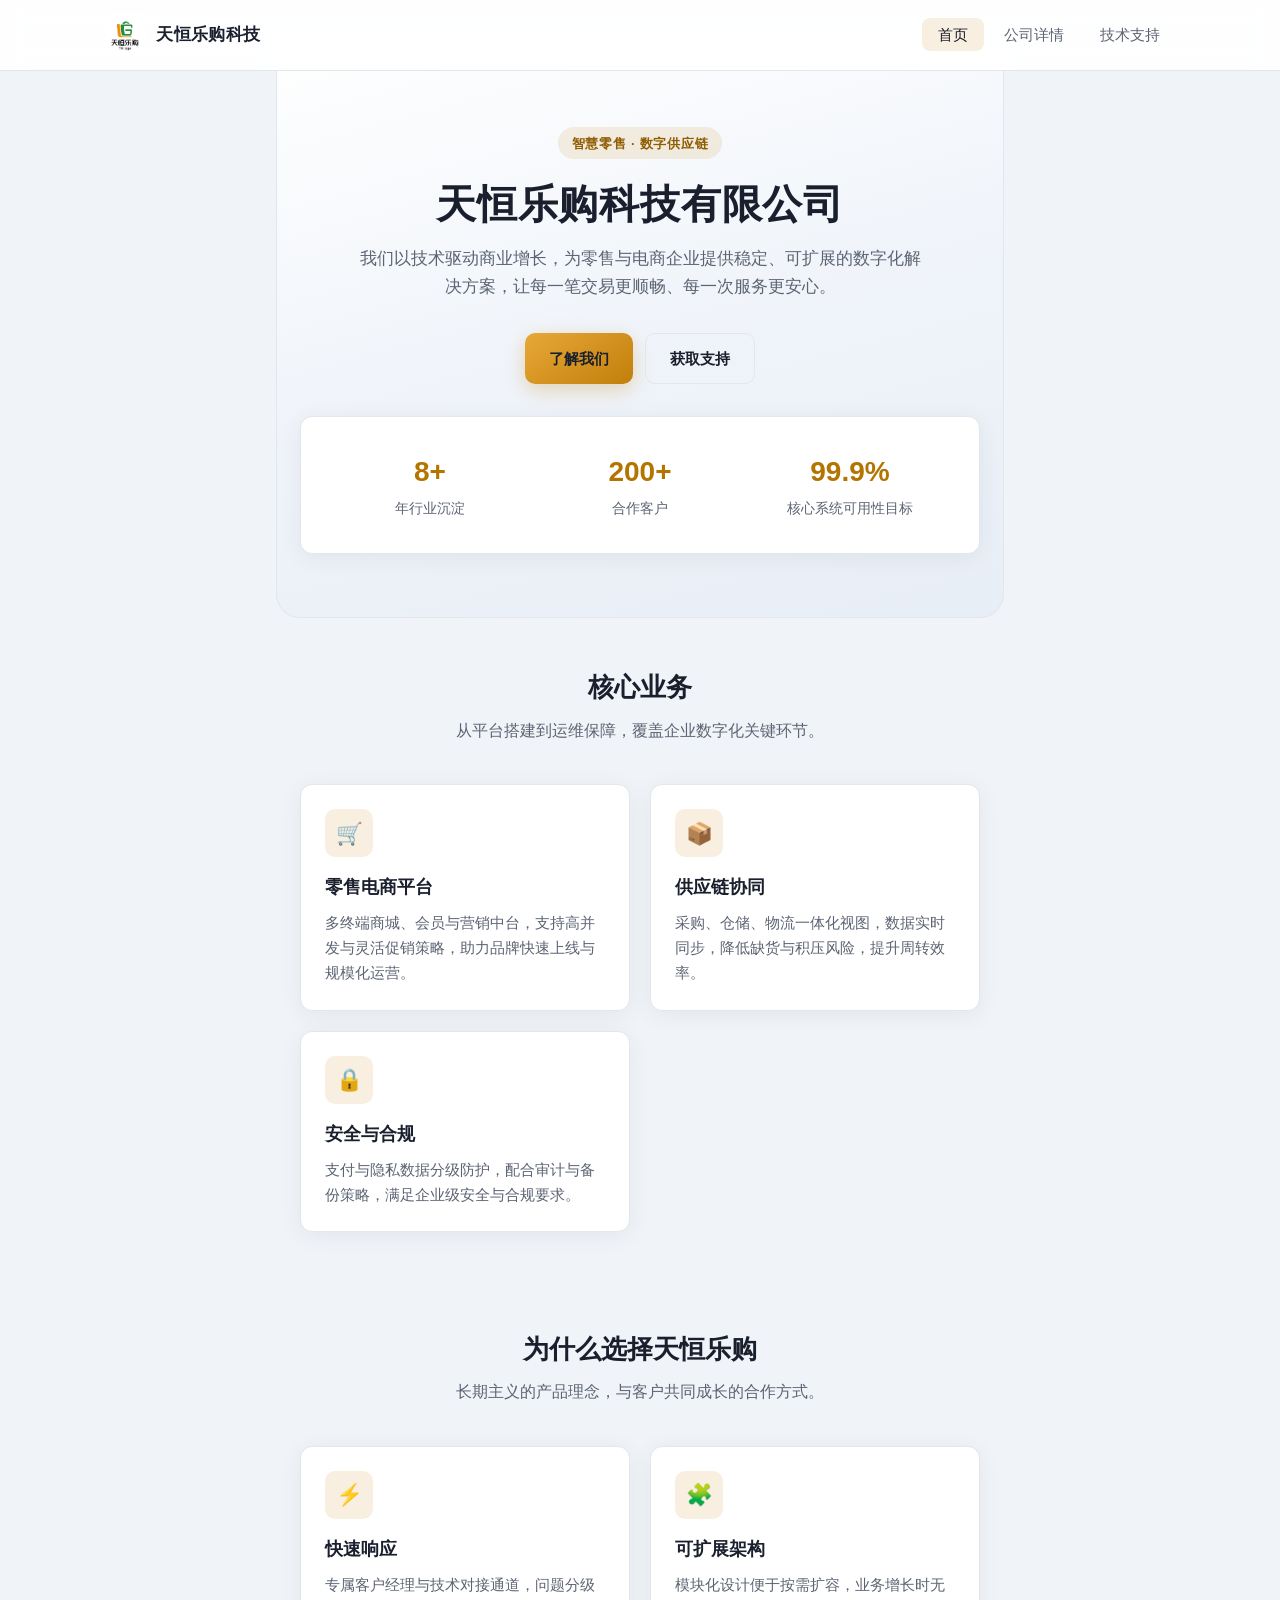
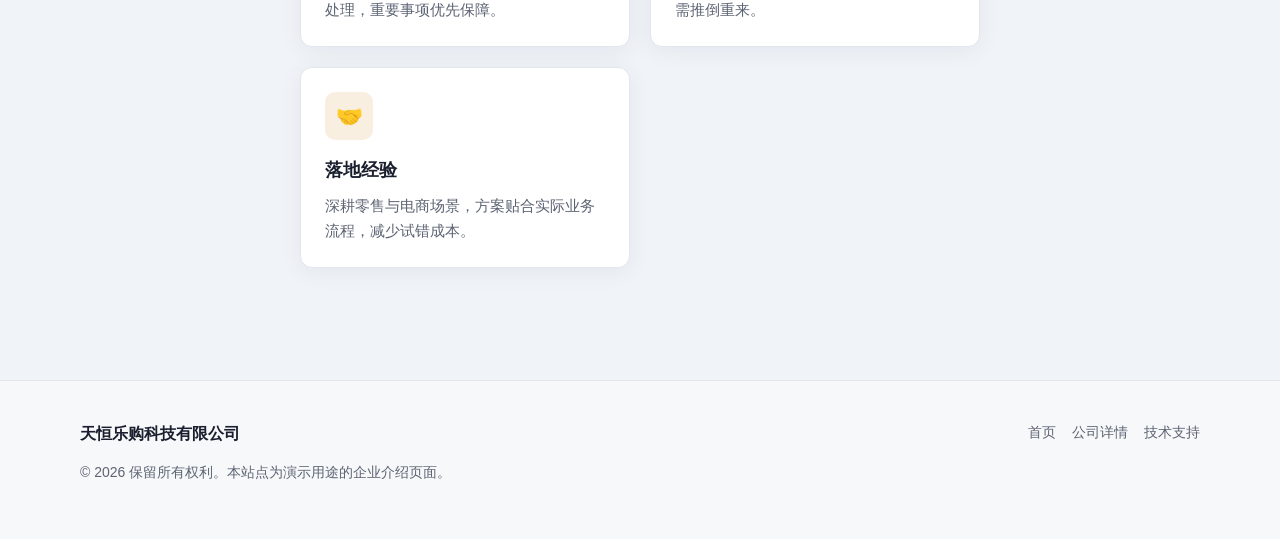
==== index.html @ bde3aa9e "Add files via upload" ====
<!DOCTYPE html>
<html lang="zh-CN">
  <head>
    <meta charset="UTF-8" />
    <meta name="viewport" content="width=device-width, initial-scale=1.0" />
    <title>首页 - 天恒乐购科技有限公司</title>
    <meta
      name="description"
      content="天恒乐购科技有限公司 — 专注智慧零售与数字化供应链，为企业提供可靠的技术与运营支持。"
    />
    <link rel="stylesheet" href="css/style.css" />
  </head>
  <body class="layout-flex">
    <header class="site-header">
      <div class="header-inner">
        <a href="index.html" class="logo">
          <img
            class="logo-img"
            src="img/logo.jpg"
            alt=""
            width="140"
            height="42"
            decoding="async"
          />
          <span>天恒乐购科技</span>
        </a>
        <button
          type="button"
          class="nav-toggle"
          aria-label="打开菜单"
          aria-expanded="false"
        >
          <span></span><span></span><span></span>
        </button>
        <nav aria-label="主导航">
          <ul class="nav-list">
            <li><a href="index.html" class="active">首页</a></li>
            <li><a href="detail.html">公司详情</a></li>
            <li><a href="support.html">技术支持</a></li>
          </ul>
        </nav>
      </div>
    </header>

    <main>
      <section class="hero">
        <span class="hero-badge">智慧零售 · 数字供应链</span>
        <h1>天恒乐购科技有限公司</h1>
        <p class="hero-lead">
          我们以技术驱动商业增长，为零售与电商企业提供稳定、可扩展的数字化解决方案，让每一笔交易更顺畅、每一次服务更安心。
        </p>
        <div class="hero-actions">
          <a href="detail.html" class="btn btn-primary">了解我们</a>
          <a href="support.html" class="btn btn-ghost">获取支持</a>
        </div>
        <div class="stats" role="group" aria-label="企业概况">
          <div class="stat">
            <strong>8+</strong>
            <span>年行业沉淀</span>
          </div>
          <div class="stat">
            <strong>200+</strong>
            <span>合作客户</span>
          </div>
          <div class="stat">
            <strong>99.9%</strong>
            <span>核心系统可用性目标</span>
          </div>
        </div>
      </section>

      <section class="section" aria-labelledby="sec-services">
        <div class="section-head">
          <h2 id="sec-services">核心业务</h2>
          <p>从平台搭建到运维保障，覆盖企业数字化关键环节。</p>
        </div>
        <div class="card-grid">
          <article class="card">
            <div class="card-icon" aria-hidden="true">🛒</div>
            <h3>零售电商平台</h3>
            <p>
              多终端商城、会员与营销中台，支持高并发与灵活促销策略，助力品牌快速上线与规模化运营。
            </p>
          </article>
          <article class="card">
            <div class="card-icon" aria-hidden="true">📦</div>
            <h3>供应链协同</h3>
            <p>
              采购、仓储、物流一体化视图，数据实时同步，降低缺货与积压风险，提升周转效率。
            </p>
          </article>
          <article class="card">
            <div class="card-icon" aria-hidden="true">🔒</div>
            <h3>安全与合规</h3>
            <p>
              支付与隐私数据分级防护，配合审计与备份策略，满足企业级安全与合规要求。
            </p>
          </article>
        </div>
      </section>

      <section class="section" aria-labelledby="sec-why">
        <div class="section-head">
          <h2 id="sec-why">为什么选择天恒乐购</h2>
          <p>长期主义的产品理念，与客户共同成长的合作方式。</p>
        </div>
        <div class="card-grid">
          <article class="card">
            <div class="card-icon" aria-hidden="true">⚡</div>
            <h3>快速响应</h3>
            <p>专属客户经理与技术对接通道，问题分级处理，重要事项优先保障。</p>
          </article>
          <article class="card">
            <div class="card-icon" aria-hidden="true">🧩</div>
            <h3>可扩展架构</h3>
            <p>模块化设计便于按需扩容，业务增长时无需推倒重来。</p>
          </article>
          <article class="card">
            <div class="card-icon" aria-hidden="true">🤝</div>
            <h3>落地经验</h3>
            <p>深耕零售与电商场景，方案贴合实际业务流程，减少试错成本。</p>
          </article>
        </div>
      </section>
    </main>

    <footer class="site-footer">
      <div class="footer-inner">
        <div>
          <div class="footer-brand">天恒乐购科技有限公司</div>
          <p class="footer-meta">
            © <span id="year"></span> 保留所有权利。本站点为演示用途的企业介绍页面。
          </p>
        </div>
        <div class="footer-links">
          <a href="index.html">首页</a>
          <a href="detail.html">公司详情</a>
          <a href="support.html">技术支持</a>
        </div>
      </div>
    </footer>

    <script>
      document.getElementById("year").textContent = new Date().getFullYear();
    </script>
    <script src="js/main.js"></script>
  </body>
</html>
---- css/style.css ----
/* 天恒乐购 - 企业站全局样式（浅色系） */
:root {
  --bg-page: #f0f3f8;
  --bg-deep: #ffffff;
  --bg-card: #ffffff;
  --bg-elevated: #f7f8fa;
  --accent: #c17f0a;
  --accent-soft: rgba(193, 127, 10, 0.12);
  --text: #1a1f2e;
  --text-muted: #5c6473;
  --border: #e2e6ed;
  --gradient-hero: linear-gradient(165deg, #ffffff 0%, #f0f4fa 50%, #e8eef6 100%);
  --font-sans: "Segoe UI", "PingFang SC", "Microsoft YaHei", sans-serif;
  --radius: 12px;
  --shadow: 0 10px 40px rgba(15, 23, 42, 0.08);
  --shadow-card: 0 4px 24px rgba(15, 23, 42, 0.06);
}

*,
*::before,
*::after {
  box-sizing: border-box;
}

html {
  scroll-behavior: smooth;
}

body {
  margin: 0;
  font-family: var(--font-sans);
  background: var(--bg-page);
  color: var(--text);
  line-height: 1.65;
  min-height: 100vh;
}

a {
  color: #b37400;
  text-decoration: none;
  transition: color 0.2s ease, opacity 0.2s ease;
}

a:hover {
  color: #8f5c00;
}

img {
  max-width: 100%;
  height: auto;
  display: block;
}

/* 顶部导航 */
.site-header {
  position: sticky;
  top: 0;
  z-index: 100;
  background: rgba(255, 255, 255, 0.92);
  backdrop-filter: blur(12px);
  border-bottom: 1px solid var(--border);
}

.header-inner {
  position: relative;
  max-width: 1120px;
  margin: 0 auto;
  padding: 0.875rem 1.5rem;
  display: flex;
  align-items: center;
  justify-content: space-between;
  gap: 1rem;
}

.logo {
  display: flex;
  align-items: center;
  gap: 0.65rem;
  color: var(--text);
  font-weight: 700;
  font-size: 1.05rem;
  letter-spacing: 0.02em;
}

.logo-img {
  height: 42px;
  width: auto;
  max-width: min(200px, 42vw);
  object-fit: contain;
  display: block;
}

.nav-toggle {
  display: none;
  flex-direction: column;
  gap: 5px;
  background: transparent;
  border: 1px solid var(--border);
  border-radius: 8px;
  padding: 0.5rem 0.65rem;
  cursor: pointer;
}

.nav-toggle span {
  display: block;
  width: 22px;
  height: 2px;
  background: var(--text);
  border-radius: 1px;
}

.nav-list {
  list-style: none;
  margin: 0;
  padding: 0;
  display: flex;
  align-items: center;
  gap: 0.25rem;
}

.nav-list a {
  color: var(--text-muted);
  padding: 0.5rem 1rem;
  border-radius: 8px;
  font-size: 0.95rem;
}

.nav-list a:hover,
.nav-list a.active {
  color: var(--text);
  background: var(--accent-soft);
}

/* 主内容区 */
main {
  max-width: 1120px;
  margin: 0 auto;
  padding: 0 1.5rem 4rem;
}

/* 页脚 */
.site-footer {
  border-top: 1px solid var(--border);
  background: var(--bg-elevated);
  padding: 2.5rem 1.5rem;
  margin-top: auto;
}

.footer-inner {
  max-width: 1120px;
  margin: 0 auto;
  display: grid;
  gap: 2rem;
  grid-template-columns: 1fr auto;
  align-items: start;
}

@media (max-width: 640px) {
  .footer-inner {
    grid-template-columns: 1fr;
  }
}

.footer-brand {
  font-weight: 700;
  margin-bottom: 0.5rem;
  color: var(--text);
}

.footer-meta {
  color: var(--text-muted);
  font-size: 0.875rem;
}

.footer-links {
  display: flex;
  flex-wrap: wrap;
  gap: 1rem;
}

.footer-links a {
  color: var(--text-muted);
  font-size: 0.9rem;
}

.footer-links a:hover {
  color: var(--accent);
}

/* Hero */
.hero {
  padding: 3.5rem 0 4rem;
  text-align: center;
  position: relative;
}

.hero::before {
  content: "";
  position: absolute;
  inset: -2rem -1.5rem 0;
  background: var(--gradient-hero);
  border-radius: 0 0 24px 24px;
  z-index: -1;
  border: 1px solid var(--border);
  border-top: none;
}

.hero-badge {
  display: inline-block;
  padding: 0.35rem 0.85rem;
  background: var(--accent-soft);
  color: #8f5c00;
  border-radius: 999px;
  font-size: 0.8rem;
  font-weight: 600;
  letter-spacing: 0.06em;
  margin-bottom: 1.25rem;
}

.hero h1 {
  font-size: clamp(1.75rem, 5vw, 2.5rem);
  font-weight: 800;
  line-height: 1.25;
  margin: 0 0 1rem;
  letter-spacing: 0.02em;
  color: var(--text);
}

.hero-lead {
  max-width: 36rem;
  margin: 0 auto 2rem;
  color: var(--text-muted);
  font-size: 1.05rem;
}

.hero-actions {
  display: flex;
  flex-wrap: wrap;
  gap: 0.75rem;
  justify-content: center;
}

.btn {
  display: inline-flex;
  align-items: center;
  justify-content: center;
  padding: 0.75rem 1.5rem;
  border-radius: 10px;
  font-weight: 600;
  font-size: 0.95rem;
  border: none;
  cursor: pointer;
  transition: transform 0.15s ease, box-shadow 0.2s ease;
}

.btn:active {
  transform: scale(0.98);
}

.btn-primary {
  background: linear-gradient(145deg, #e8a838 0%, #c17f0a 100%);
  color: #1a1f2e;
  box-shadow: 0 6px 20px rgba(193, 127, 10, 0.28);
}

.btn-primary:hover {
  box-shadow: 0 10px 28px rgba(193, 127, 10, 0.35);
  color: #1a1f2e;
}

.btn-ghost {
  background: transparent;
  color: var(--text);
  border: 1px solid var(--border);
}

.btn-ghost:hover {
  background: var(--bg-elevated);
  color: var(--text);
}

/* 区块标题 */
.section {
  padding: 3rem 0;
}

.section-head {
  text-align: center;
  margin-bottom: 2.5rem;
}

.section-head h2 {
  font-size: 1.65rem;
  margin: 0 0 0.5rem;
  font-weight: 700;
  color: var(--text);
}

.section-head p {
  margin: 0;
  color: var(--text-muted);
  max-width: 32rem;
  margin-inline: auto;
}

/* 卡片网格 */
.card-grid {
  display: grid;
  grid-template-columns: repeat(auto-fit, minmax(260px, 1fr));
  gap: 1.25rem;
}

.card {
  background: var(--bg-card);
  border: 1px solid var(--border);
  border-radius: var(--radius);
  padding: 1.5rem;
  box-shadow: var(--shadow-card);
  transition: border-color 0.2s ease, transform 0.2s ease, box-shadow 0.2s ease;
}

.card:hover {
  border-color: rgba(193, 127, 10, 0.35);
  transform: translateY(-2px);
  box-shadow: 0 8px 32px rgba(15, 23, 42, 0.1);
}

.card-icon {
  width: 48px;
  height: 48px;
  border-radius: 10px;
  background: var(--accent-soft);
  display: grid;
  place-items: center;
  font-size: 1.35rem;
  margin-bottom: 1rem;
}

.card h3 {
  margin: 0 0 0.5rem;
  font-size: 1.1rem;
  color: var(--text);
}

.card p {
  margin: 0;
  color: var(--text-muted);
  font-size: 0.95rem;
}

/* 数据条 */
.stats {
  display: grid;
  grid-template-columns: repeat(auto-fit, minmax(140px, 1fr));
  gap: 1rem;
  padding: 2rem;
  background: var(--bg-card);
  border: 1px solid var(--border);
  border-radius: var(--radius);
  margin-top: 2rem;
  box-shadow: var(--shadow-card);
}

.stat {
  text-align: center;
}

.stat strong {
  display: block;
  font-size: 1.75rem;
  color: #b37400;
  font-weight: 800;
}

.stat span {
  font-size: 0.85rem;
  color: var(--text-muted);
}

/* 内页：页面标题 */
.page-hero {
  padding: 2.5rem 0 2rem;
  border-bottom: 1px solid var(--border);
  margin-bottom: 2rem;
}

.page-hero h1 {
  margin: 0 0 0.5rem;
  font-size: clamp(1.5rem, 4vw, 2rem);
  color: var(--text);
}

.page-hero p {
  margin: 0;
  color: var(--text-muted);
  max-width: 40rem;
}

/* 文章式内容 */
.prose {
  max-width: 720px;
}

.prose h2 {
  font-size: 1.25rem;
  margin: 2rem 0 0.75rem;
  padding-top: 0.5rem;
  color: var(--text);
}

.prose h2:first-child {
  margin-top: 0;
  padding-top: 0;
}

.prose p {
  color: var(--text-muted);
  margin: 0 0 1rem;
}

.prose ul {
  color: var(--text-muted);
  padding-left: 1.25rem;
}

.prose li {
  margin-bottom: 0.35rem;
}

/* 技术支持：布局 */
.support-layout {
  display: grid;
  gap: 2rem;
  grid-template-columns: 1fr 340px;
  align-items: start;
}

@media (max-width: 900px) {
  .support-layout {
    grid-template-columns: 1fr;
  }
}

.faq-item {
  border: 1px solid var(--border);
  border-radius: var(--radius);
  margin-bottom: 0.75rem;
  overflow: hidden;
  background: var(--bg-card);
  box-shadow: var(--shadow-card);
}

.faq-q {
  width: 100%;
  text-align: left;
  padding: 1rem 1.25rem;
  background: transparent;
  border: none;
  color: var(--text);
  font-size: 1rem;
  font-weight: 600;
  cursor: pointer;
  display: flex;
  justify-content: space-between;
  align-items: center;
  gap: 1rem;
}

.faq-q:hover {
  background: var(--bg-page);
}

.faq-q .chevron {
  flex-shrink: 0;
  transition: transform 0.25s ease;
  color: var(--accent);
}

.faq-item.open .faq-q .chevron {
  transform: rotate(180deg);
}

.faq-a {
  max-height: 0;
  overflow: hidden;
  transition: max-height 0.35s ease;
}

.faq-item.open .faq-a {
  max-height: 320px;
}

.faq-a-inner {
  padding: 0 1.25rem 1.25rem;
  color: var(--text-muted);
  font-size: 0.95rem;
}

.side-card {
  background: var(--bg-card);
  border: 1px solid var(--border);
  border-radius: var(--radius);
  padding: 1.5rem;
  position: sticky;
  top: 5.5rem;
  box-shadow: var(--shadow-card);
}

.side-card h3 {
  margin: 0 0 1rem;
  font-size: 1.05rem;
  color: var(--text);
}

.side-card dl {
  margin: 0;
  font-size: 0.9rem;
}

.side-card dt {
  color: var(--text-muted);
  margin-top: 0.75rem;
}

.side-card dt:first-child {
  margin-top: 0;
}

.side-card dd {
  margin: 0.25rem 0 0;
}

/* 表单 */
.form-group {
  margin-bottom: 1rem;
}

.form-group label {
  display: block;
  font-size: 0.875rem;
  margin-bottom: 0.35rem;
  color: var(--text-muted);
}

.form-group input,
.form-group textarea,
.form-group select {
  width: 100%;
  padding: 0.65rem 0.85rem;
  border-radius: 8px;
  border: 1px solid var(--border);
  background: var(--bg-card);
  color: var(--text);
  font-family: inherit;
  font-size: 0.95rem;
}

.form-group input:focus,
.form-group textarea:focus,
.form-group select:focus {
  outline: none;
  border-color: var(--accent);
  box-shadow: 0 0 0 3px var(--accent-soft);
}

.form-group textarea {
  min-height: 120px;
  resize: vertical;
}

.form-note {
  font-size: 0.8rem;
  color: var(--text-muted);
  margin-top: 0.75rem;
}

.toast {
  position: fixed;
  bottom: 1.5rem;
  left: 50%;
  transform: translateX(-50%) translateY(120px);
  background: var(--bg-card);
  border: 1px solid var(--border);
  color: var(--text);
  padding: 0.85rem 1.5rem;
  border-radius: 10px;
  box-shadow: var(--shadow);
  z-index: 200;
  opacity: 0;
  transition: transform 0.35s ease, opacity 0.35s ease;
  pointer-events: none;
  max-width: 90vw;
  text-align: center;
}

.toast.show {
  transform: translateX(-50%) translateY(0);
  opacity: 1;
}

/* 移动端导航 */
@media (max-width: 768px) {
  .nav-toggle {
    display: flex;
  }

  .nav-list {
    position: absolute;
    top: 100%;
    left: 0;
    right: 0;
    flex-direction: column;
    background: #ffffff;
    border-bottom: 1px solid var(--border);
    padding: 0.75rem;
    gap: 0;
    display: none;
    box-shadow: 0 12px 24px rgba(15, 23, 42, 0.08);
  }

  .nav-list.open {
    display: flex;
  }

  .nav-list a {
    display: block;
    width: 100%;
    padding: 0.85rem 1rem;
  }
}

body.layout-flex {
  display: flex;
  flex-direction: column;
  min-height: 100vh;
}

/* —— 技术支持页（订货平台帮助）— 版式与局部强调 —— */
.support-help-main {
  flex: 1;
  width: 100%;
  max-width: 640px;
  margin: 0 auto;
  padding: 2rem 1.5rem 3rem;
}

.support-help-hero {
  text-align: center;
  margin-bottom: 2.5rem;
}

.support-help-hero h1 {
  margin: 0;
  font-size: clamp(1.75rem, 5vw, 2.25rem);
  font-weight: 700;
  color: #000000;
  letter-spacing: 0.04em;
}

.support-help-subtitle {
  margin: 0.75rem 0 0;
  font-size: 0.95rem;
  color: #666666;
}

.support-contact-card {
  background: #f7f8fa;
  border-radius: 12px;
  padding: 1.35rem 1.5rem 1.5rem;
  margin-bottom: 2.5rem;
}

.support-section-title-row {
  display: flex;
  align-items: center;
  gap: 0.5rem;
  margin-bottom: 1rem;
}

.support-section-title-row h2 {
  margin: 0;
  font-size: 1.05rem;
  font-weight: 700;
  color: #000000;
}

.support-icon-phone {
  display: flex;
  color: #333333;
  flex-shrink: 0;
}

.support-icon-faq {
  display: flex;
  align-items: center;
  justify-content: center;
  width: 22px;
  height: 22px;
  flex-shrink: 0;
  border-radius: 50%;
  background: #e53935;
  color: #ffffff;
  font-size: 0.85rem;
  font-weight: 700;
  line-height: 1;
}

.support-contact-line {
  margin: 0 0 0.65rem;
  font-size: 0.95rem;
  line-height: 1.6;
  color: #333333;
}

.support-contact-line:last-child {
  margin-bottom: 0;
}

.support-contact-hours {
  color: #333333;
}

.support-link-phone {
  color: #551a8b;
  text-decoration: underline;
  text-underline-offset: 2px;
}

.support-link-phone:hover {
  color: #6b2aad;
}

.support-faq-section {
  text-align: left;
}

.support-faq-list {
  margin: 0;
  padding: 0;
}

.support-faq-item {
  margin-bottom: 1.35rem;
}

.support-faq-item:last-child {
  margin-bottom: 0;
}

.support-faq-list dt {
  margin: 0 0 0.35rem;
  font-size: 0.95rem;
  font-weight: 700;
  color: #000000;
}

.support-faq-list dd {
  margin: 0;
  font-size: 0.95rem;
  color: #333333;
  line-height: 1.65;
}

.support-help-footer {
  text-align: center;
  padding: 2rem 1.5rem;
  border-top: 1px solid var(--border);
  background: var(--bg-elevated);
}

.support-footer-copy {
  margin: 0;
  font-size: 0.875rem;
  color: #666666;
}

.support-footer-link-wrap {
  margin: 0.65rem 0 0;
}

.support-link-privacy {
  color: #0066cc;
  font-size: 0.875rem;
  text-decoration: underline;
  text-underline-offset: 2px;
}

.support-link-privacy:hover {
  color: #004499;
}

.support-privacy-main {
  text-align: left;
}

.support-privacy-h1 {
  margin: 0 0 1rem;
  font-size: 1.35rem;
  font-weight: 700;
  color: #000000;
  text-align: center;
}

.support-privacy-text {
  margin: 0 0 1.5rem;
  font-size: 0.95rem;
  color: #333333;
  line-height: 1.7;
}

.support-privacy-back {
  margin: 0;
  text-align: center;
}
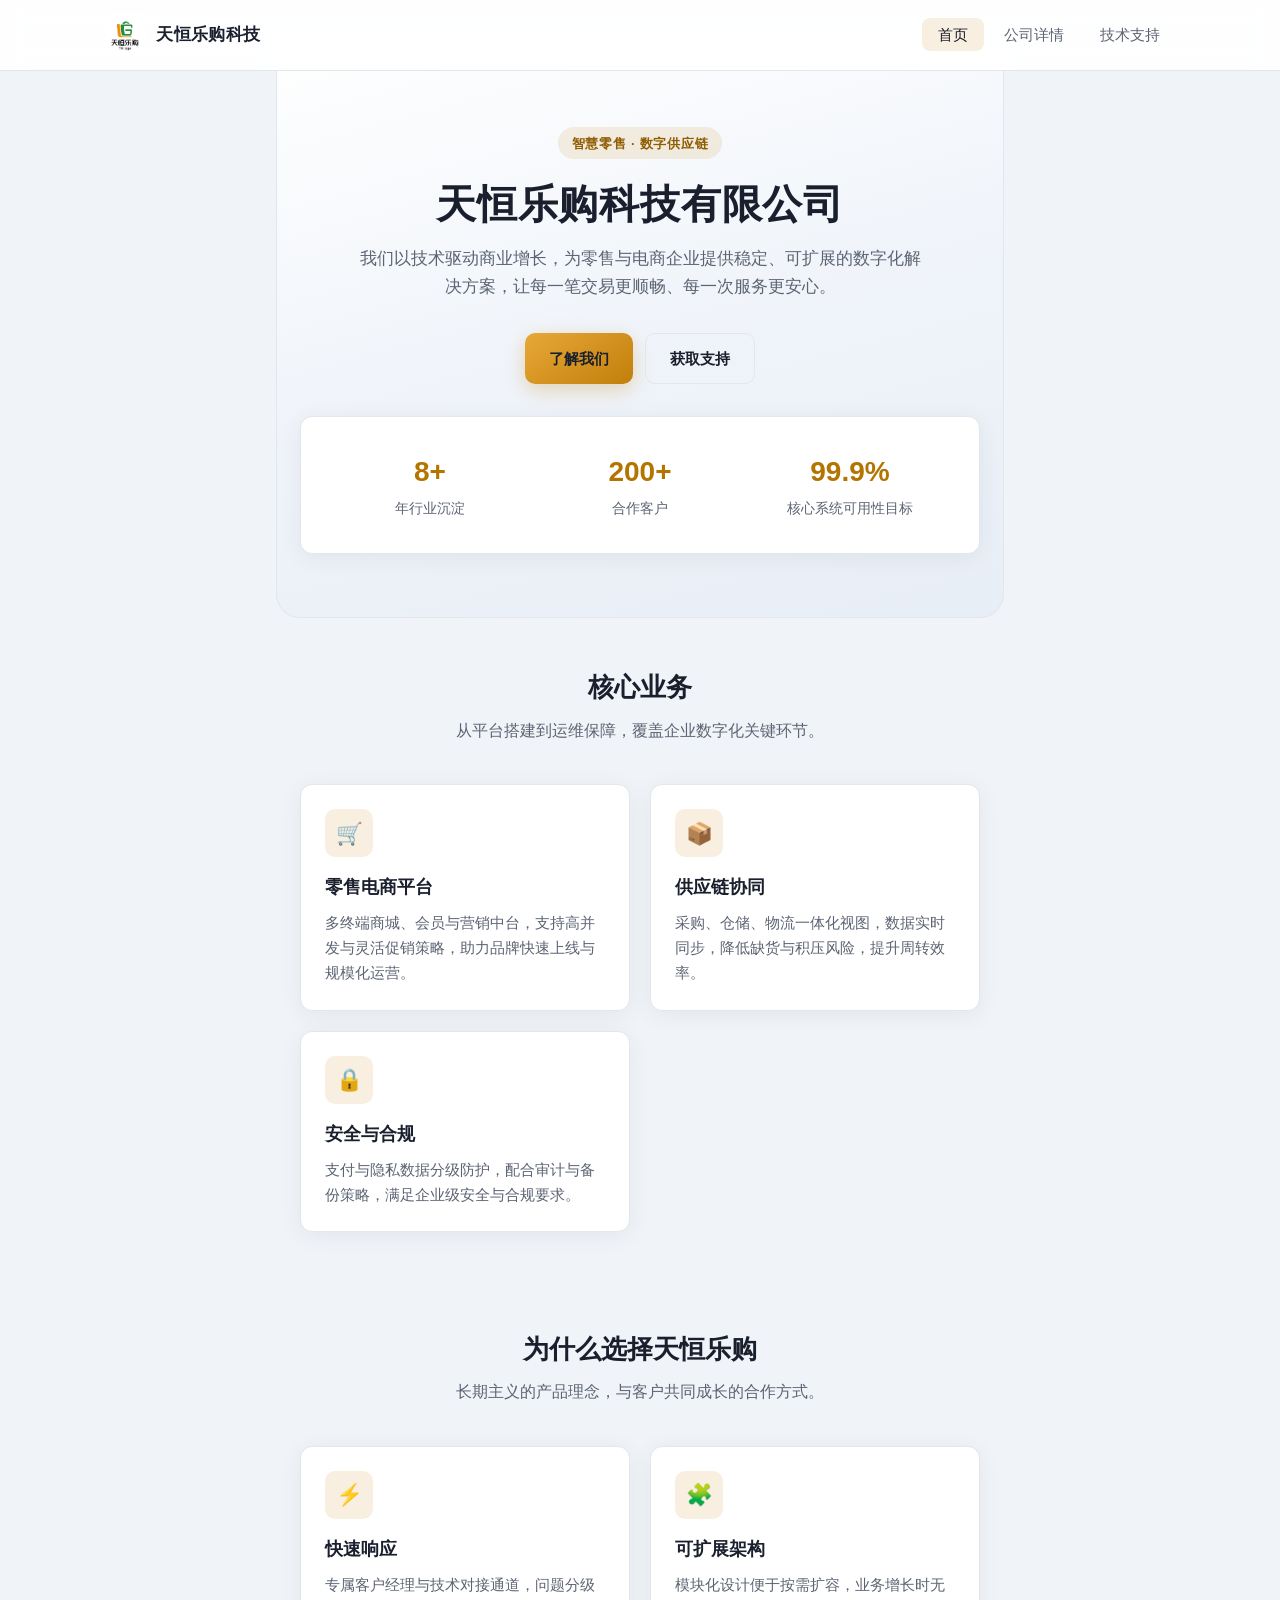
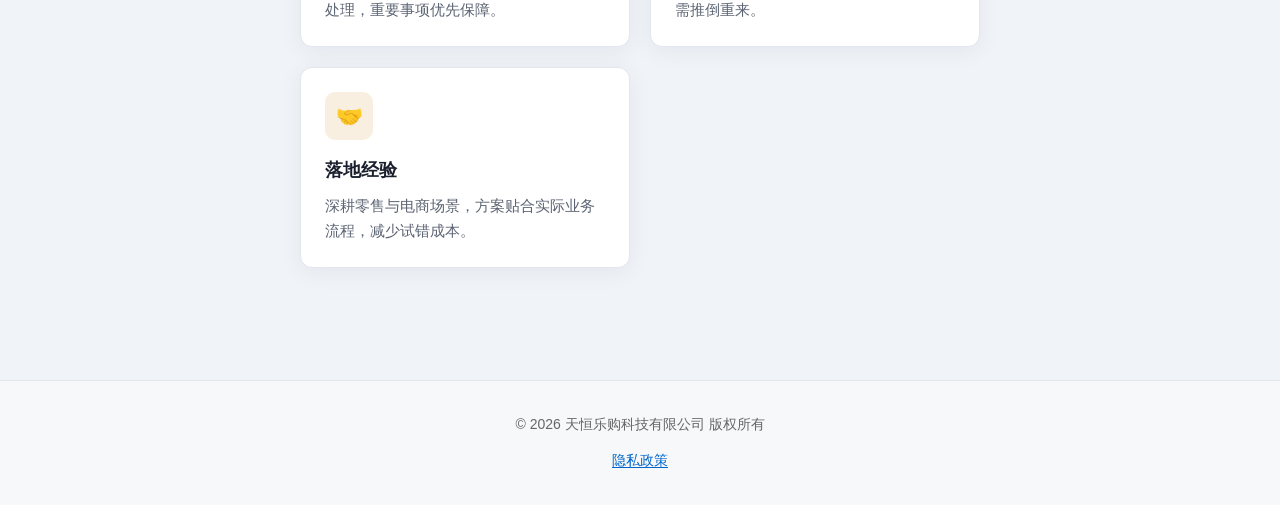
==== commit 54bad3c5: "Add files via upload" ====
--- a/index.html
+++ b/index.html
@@ -124,20 +124,11 @@
       </section>
     </main>
 
-    <footer class="site-footer">
-      <div class="footer-inner">
-        <div>
-          <div class="footer-brand">天恒乐购科技有限公司</div>
-          <p class="footer-meta">
-            © <span id="year"></span> 保留所有权利。本站点为演示用途的企业介绍页面。
-          </p>
-        </div>
-        <div class="footer-links">
-          <a href="index.html">首页</a>
-          <a href="detail.html">公司详情</a>
-          <a href="support.html">技术支持</a>
-        </div>
-      </div>
+    <footer class="support-help-footer">
+      <p class="support-footer-copy">© 2026 天恒乐购科技有限公司 版权所有</p>
+      <p class="support-footer-link-wrap">
+        <a href="privacy.html" class="support-link-privacy">隐私政策</a>
+      </p>
     </footer>
 
     <script>
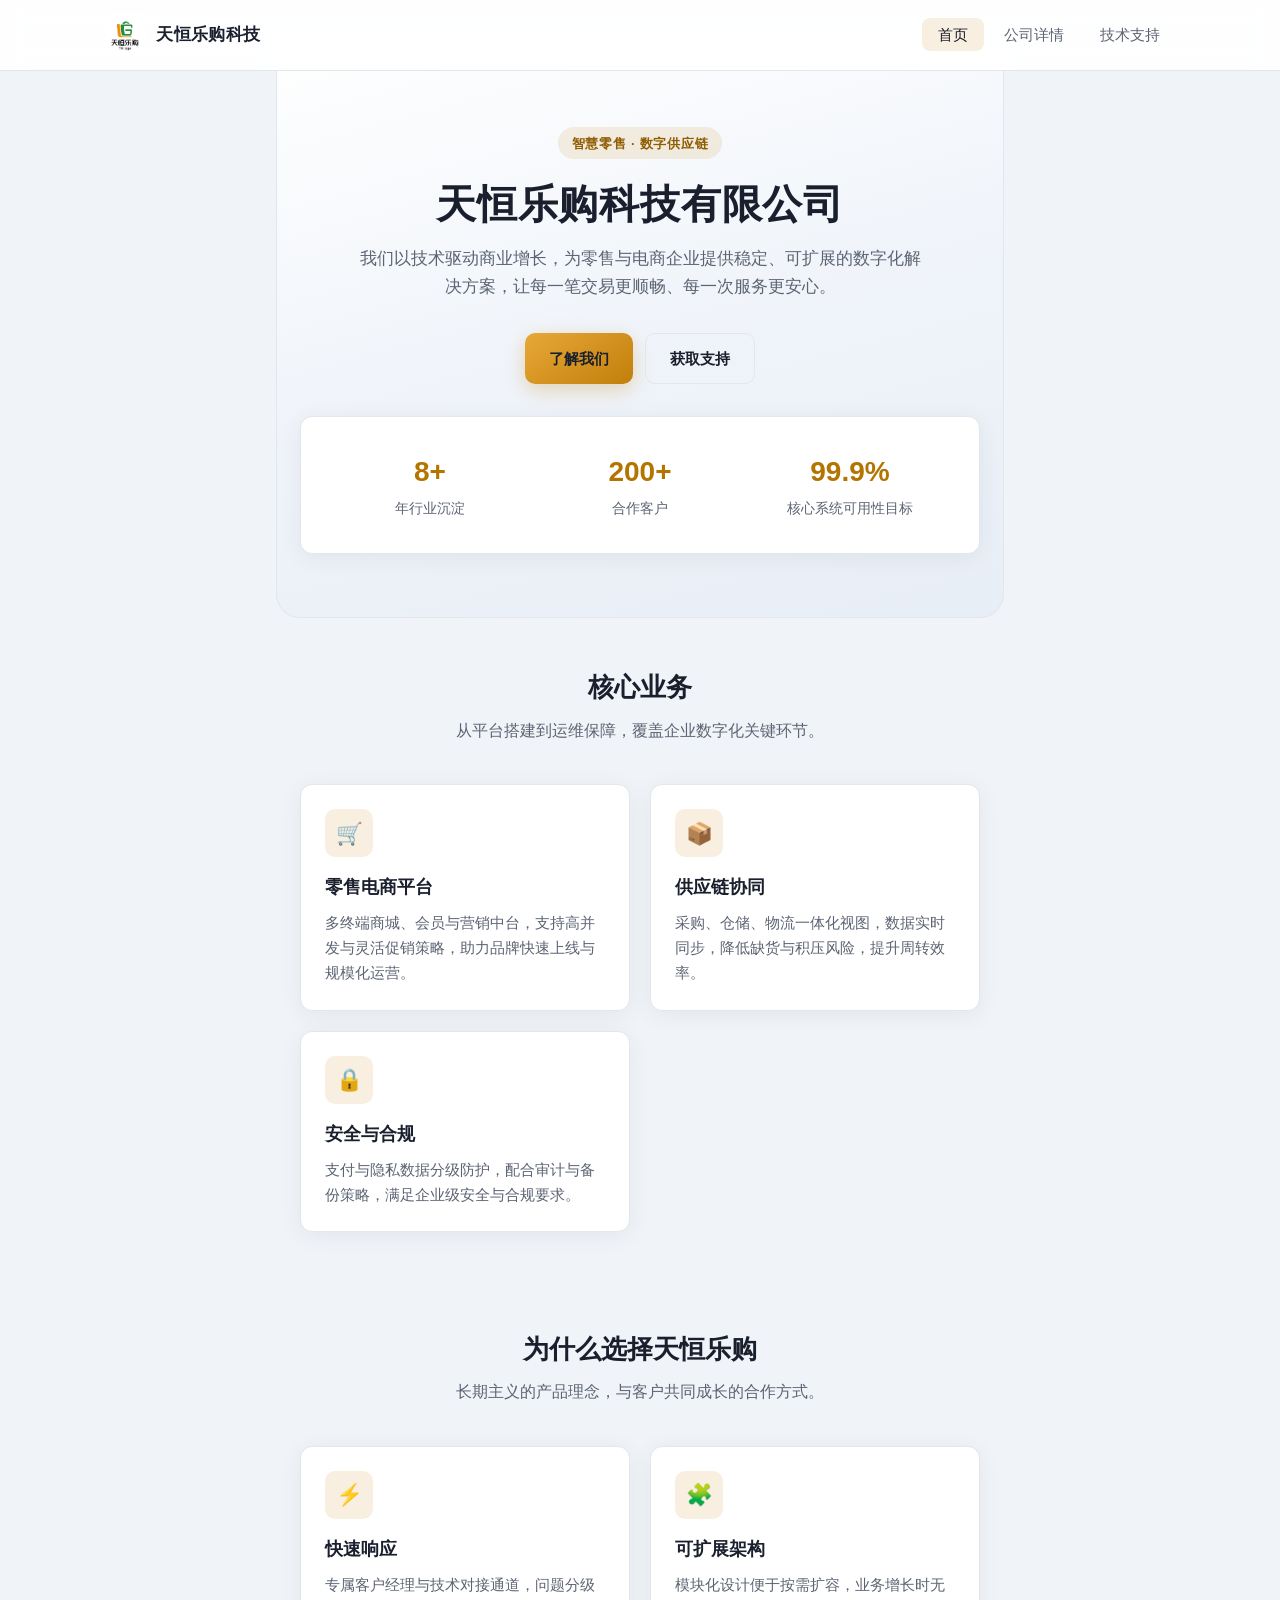
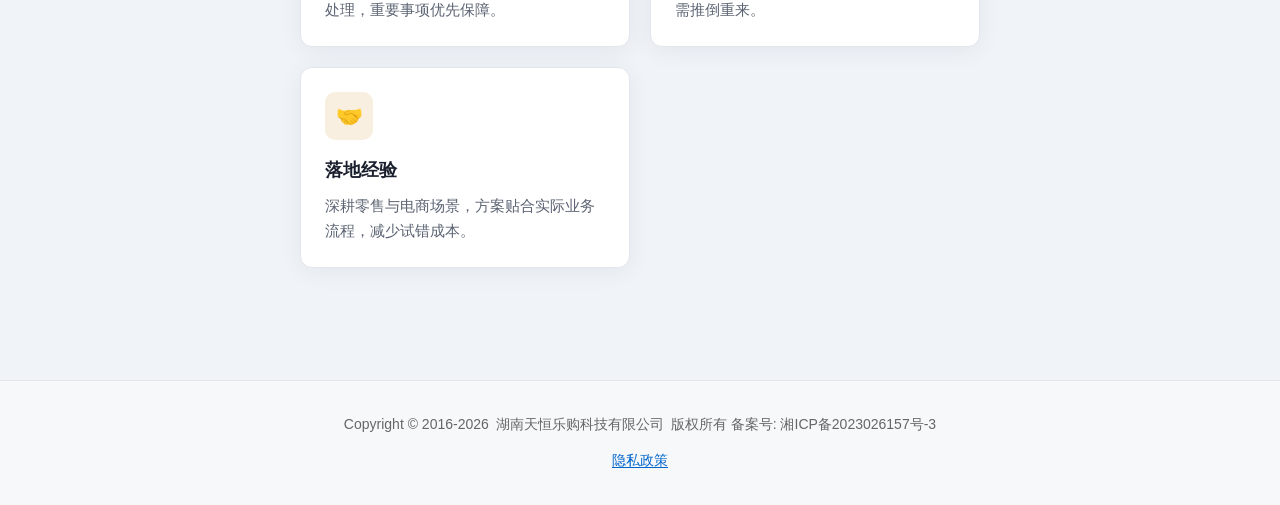
==== commit 1627ce4f: "Add files via upload" ====
--- a/index.html
+++ b/index.html
@@ -125,7 +125,7 @@
     </main>
 
     <footer class="support-help-footer">
-      <p class="support-footer-copy">© 2026 天恒乐购科技有限公司 版权所有</p>
+      <p class="support-footer-copy">Copyright © 2016-2026 湖南天恒乐购科技有限公司 版权所有 备案号: 湘ICP备2023026157号-3</p>
       <p class="support-footer-link-wrap">
         <a href="privacy.html" class="support-link-privacy">隐私政策</a>
       </p>
